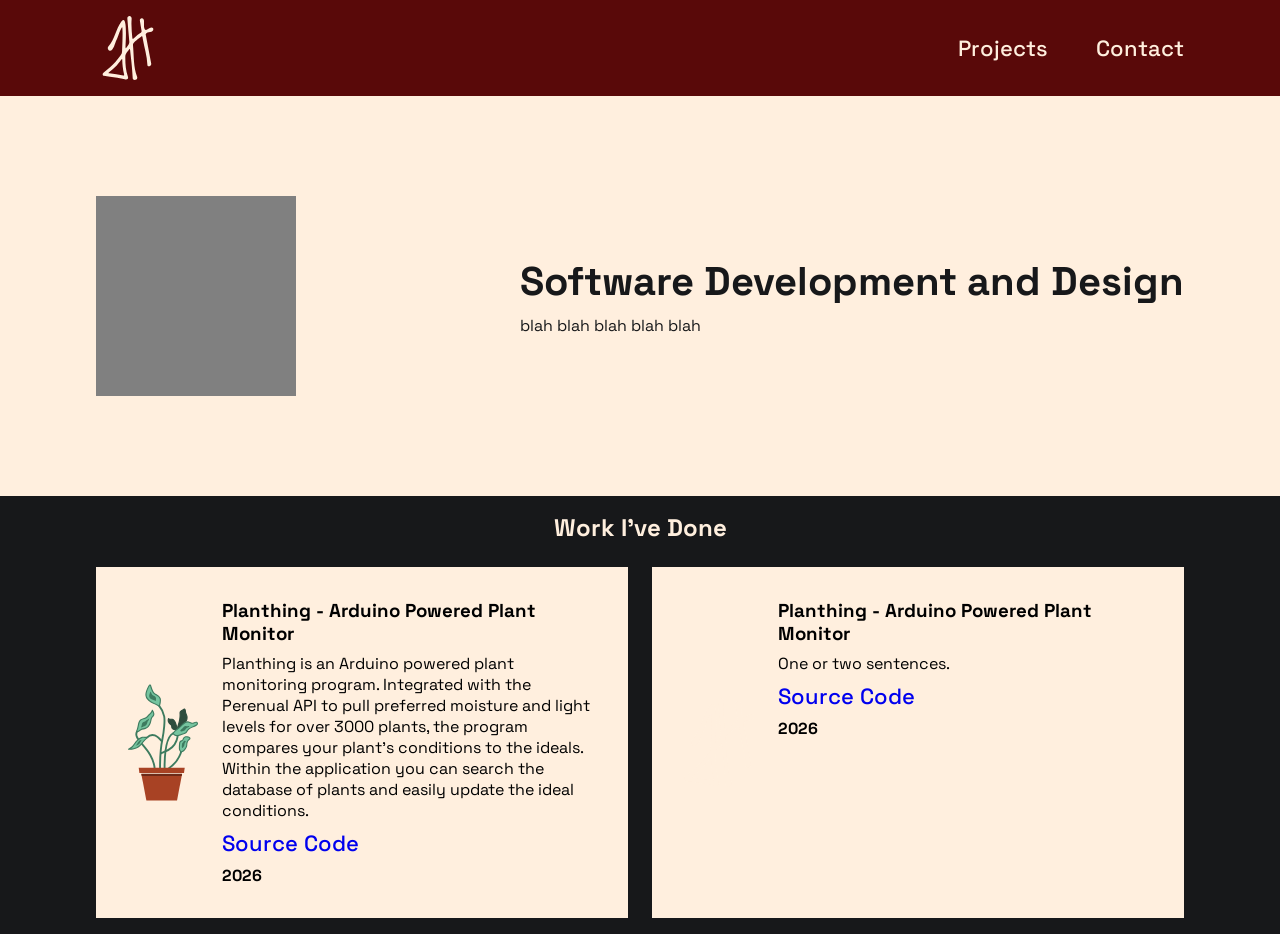
==== index.html @ 77f6f6e9 "add projects section" ====
<!DOCTYPE html>
<html lang="en">
<head>
    <meta charset="UTF-8">
    <meta name="viewport" content="width=device-width, initial-scale=1.0">
    <title>Jack Huckins | Development and Design</title>
    <link rel="stylesheet" href="styles.css">
    <link rel="icon" type="image/svg+xml" href="./resources/scriptmonocream.svg">

    <link rel="preconnect" href="https://fonts.googleapis.com">
    <link rel="preconnect" href="https://fonts.gstatic.com" crossorigin>
    <link href="https://fonts.googleapis.com/css2?family=Space+Grotesk:wght@300..700&display=swap" rel="stylesheet">
</head>
<body>
    <main>
        <header>
            <div class="section" id = "header">
                <img src = "./resources/scriptmonocream.svg" class="logo" width="64" height="64">
                <div id="links">
                    <a class="text" href="">Projects</a>
                    <a class="text" href="">Contact</a>
                </div>
            </div>
        </header>
        <section id = "hero-section">
            <div class = "section" id = "hero">
                <div id = "placeholder">
                </div>
                <div class = "text"> 
                    <h1>Software Development and Design</h1>
                    <p>blah blah blah blah blah </p>
                </div>
            </div>
        </section>
        <section id="projects-section">
            <div class = "section" id = "projects">
                <h2 class = "text">Work I've Done</h2>
                <div id = "projects-list">

                </div>
            </div>
        </section>
    </main>
    <script src="script.js"></script>
</body>
</html>
---- styles.css ----
* {
    box-sizing: border-box;
}

body {
    margin: 0;
    background-color: #17181a;
    font-family: "Space Grotesk", sans-serif;
    font-optical-sizing: auto;
    font-style: normal;
}

main {
    display: flex;
    flex-direction: column;
}

header {
    background-color: #590909;
    width: 100%;
}

.section {
    display: flex;
    justify-content: space-between;
    align-items: center;
    width: min(100% - 2rem, 70rem);
    margin-inline: auto;
    padding: 1rem;
}

#links {
    display: flex;
    gap: clamp(1rem, 4vw, 3rem);
}

h1, h2, h3, p {
    margin: 0;
}

a {
    text-decoration: none;
    font-weight: 500;
    font-size: clamp(1rem, 2vw, 1.375rem);
}

.text {
    color: #FFEFDE;
}

#hero-section {
    background-color: #FFEFDE;
    width: 100%;
}

#hero {
    min-height: 400px;
    gap: clamp(2rem, 8vw, 6rem);
}

#hero .text {
    display: flex;
    color: #17181a;
    flex-direction: column;
    justify-content: center;
    gap: 8px;
}

#hero .text h1 {
    font-size: 40px;
}

#placeholder {
    flex: 0 0 200px;
    aspect-ratio: 1;
    background-color: gray;
}


#projects-list {
    width: 100%;
    display: grid;
    grid-template-columns: repeat(auto-fit, minmax(300px, 1fr));
    gap: 1.5rem;
}

#projects-section {
    width: 100%;
}

#projects {
    display: flex;
    flex-direction: column;
    gap: 1.5rem;
}

.project-card {
    background-color: #FFEFDE;
    padding: 2rem;
    display: flex;
    gap: 1.5rem;
}

.project-card img {
    width: 15%;
    flex-shrink: 0;
}

.card-content {
    display: flex;
    flex-direction: column;
    gap: 0.5rem;
}

.card-content #year {
    font-weight: 800;
}


@media (max-width: 45rem) {
    #hero {
        flex-direction: column;
        align-items: stretch;
        justify-content: center;
        gap: 2rem;
        padding-block: 2rem;
    }

    #placeholder {
        flex-basis: auto;
        width: min(100%, 12.5rem);
    }

    #hero .text h1 {
        font-size: clamp(2rem, 8vw, 2.5rem);
    }
}
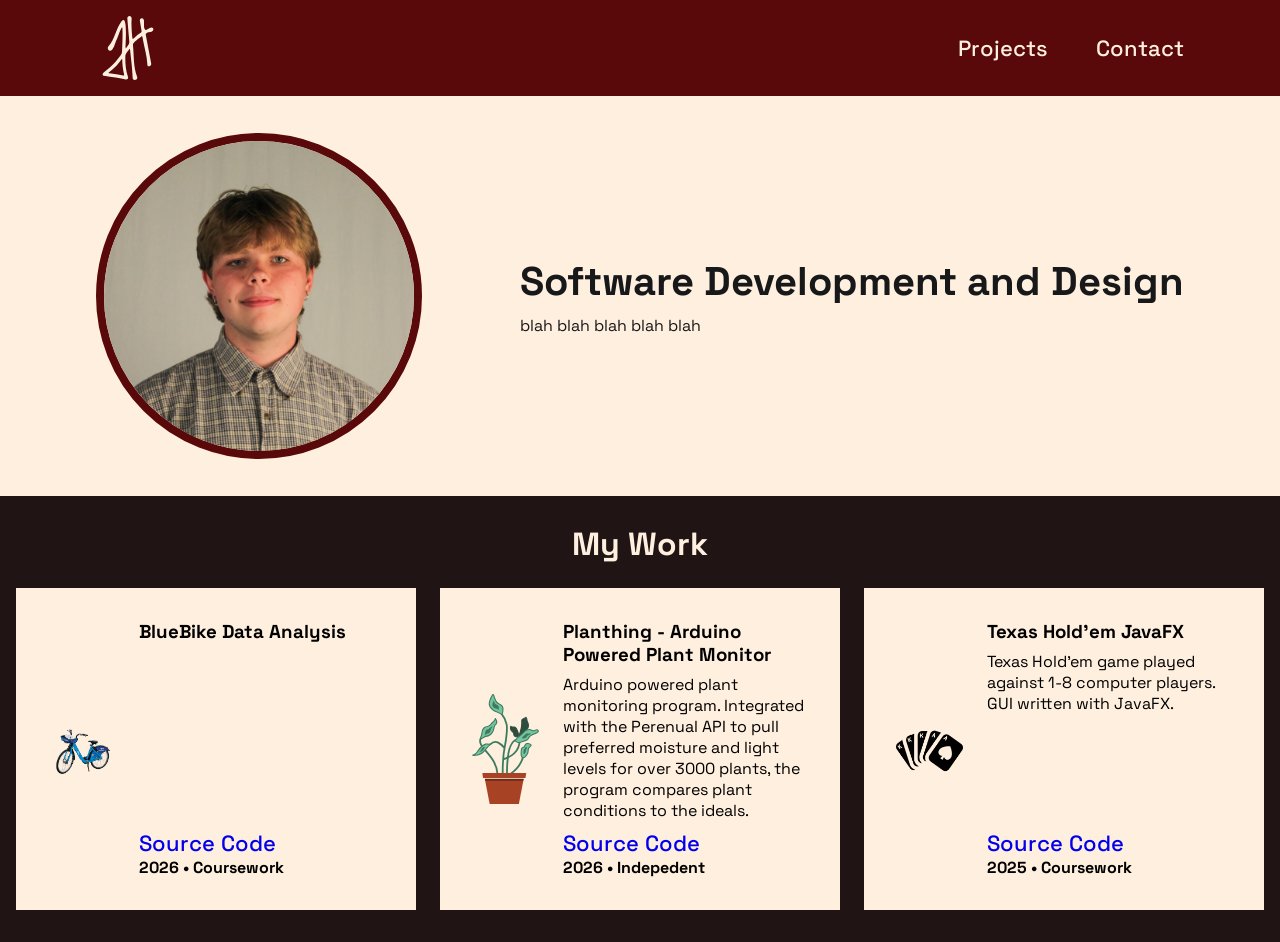
==== commit 99bbb817: "add headshot" ====
--- a/index.html
+++ b/index.html
@@ -24,8 +24,7 @@
         </header>
         <section id = "hero-section">
             <div class = "section" id = "hero">
-                <div id = "placeholder">
-                </div>
+                <img id = "headshot" src = "./resources/headshot.jpeg"> 
                 <div class = "text"> 
                     <h1>Software Development and Design</h1>
                     <p>blah blah blah blah blah </p>
@@ -34,7 +33,7 @@
         </section>
         <section id="projects-section">
             <div class = "section" id = "projects">
-                <h2 class = "text">Work I've Done</h2>
+                <h2 class = "text">My Work</h2>
                 <div id = "projects-list">
 
                 </div>
--- a/styles.css
+++ b/styles.css
@@ -4,7 +4,7 @@
 
 body {
     margin: 0;
-    background-color: #17181a;
+    background-color: #201414;
     font-family: "Space Grotesk", sans-serif;
     font-optical-sizing: auto;
     font-style: normal;
@@ -70,19 +70,26 @@
     font-size: 40px;
 }
 
-#placeholder {
-    flex: 0 0 200px;
+#headshot {
+    max-width: 30%;
+    border-radius: 50%;
+    border: 8px solid #590909;
+    flex: 0 0 100px;
     aspect-ratio: 1;
-    background-color: gray;
 }
 
 
 #projects-list {
     width: 100%;
-    display: grid;
-    grid-template-columns: repeat(auto-fit, minmax(300px, 1fr));
+    display: flex;
+    flex-wrap: nowrap;
     gap: 1.5rem;
+    overflow-x: auto;
+    scroll-snap-type: x mandatory;
+    -webkit-overflow-scrolling: touch;
+    padding-bottom: 1rem;
 }
+
 
 #projects-section {
     width: 100%;
@@ -92,6 +99,8 @@
     display: flex;
     flex-direction: column;
     gap: 1.5rem;
+    width: 100%;
+    margin-top: .75rem;
 }
 
 .project-card {
@@ -99,21 +108,46 @@
     padding: 2rem;
     display: flex;
     gap: 1.5rem;
+    width: 400px;
+    min-width: 400px;
+    max-width: 400px;;
+    flex: 0 0 min(400px, 85%);
+    scroll-snap-align: start;
 }
 
 .project-card img {
-    width: 15%;
+    width: 20%;
     flex-shrink: 0;
+    aspect-ratio: 1;
+    object-fit: contain;
 }
 
 .card-content {
     display: flex;
     flex-direction: column;
+    justify-content: space-between;
     gap: 0.5rem;
 }
 
 .card-content #year {
     font-weight: 800;
+}
+
+.card-content .title-and-text {
+    display: flex;
+    flex-direction: column;
+    gap: 0.5rem;
+}
+
+.card-content #tag {
+    font-weight: 0;
+    color: rgb(50, 47, 47);
+    font-size: 14px;
+}
+
+
+h2 {
+    font-size: 2rem;
 }
 
 
@@ -134,4 +168,12 @@
     #hero .text h1 {
         font-size: clamp(2rem, 8vw, 2.5rem);
     }
-}+
+    .project-card {
+        width: 300px;
+        min-width: 300px;
+        max-width: 300px;;
+    }
+
+}
+
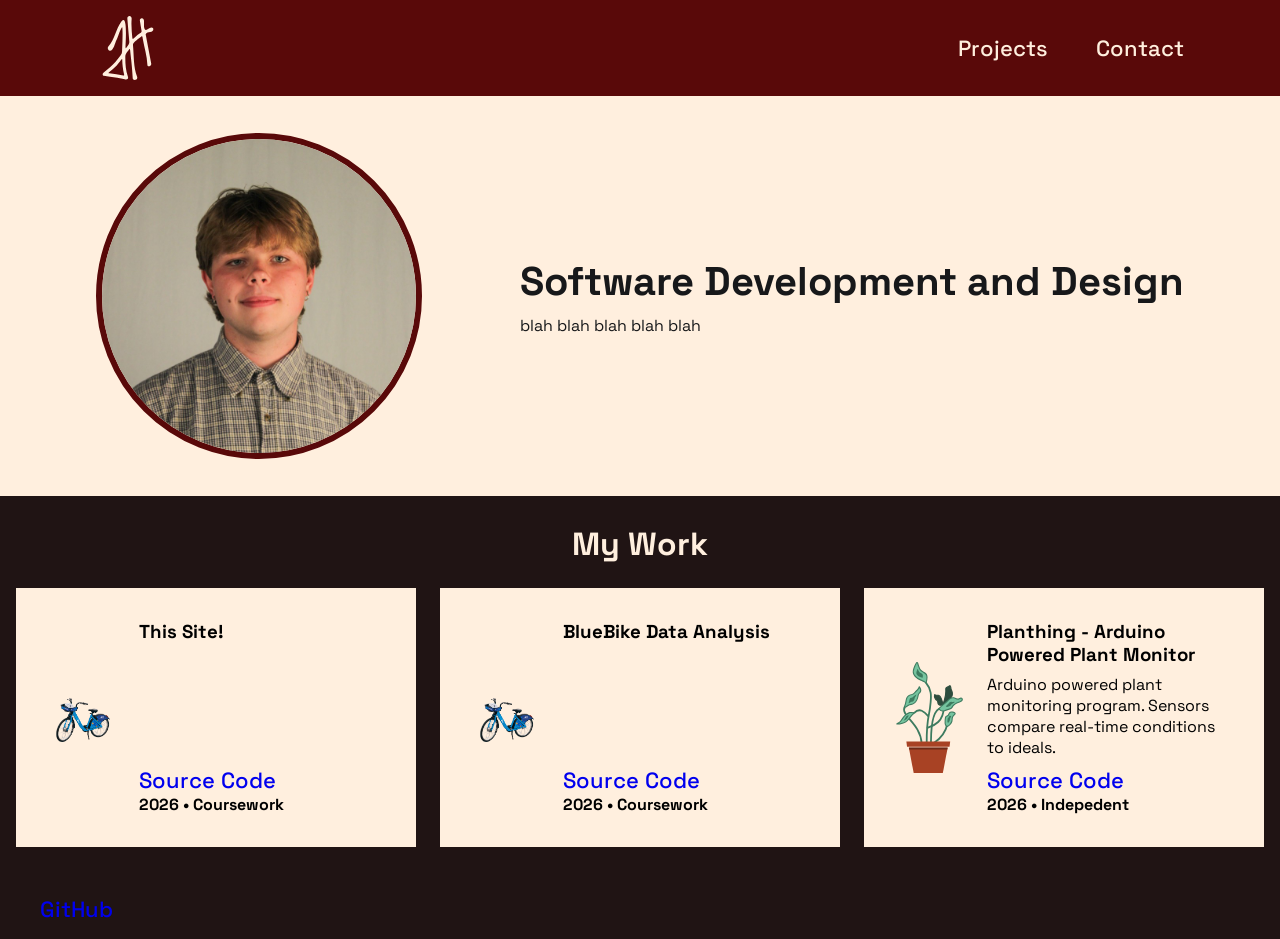
==== commit bdd8418c: "add see more link to projects list" ====
--- a/index.html
+++ b/index.html
@@ -16,7 +16,7 @@
         <header>
             <div class="section" id = "header">
                 <img src = "./resources/scriptmonocream.svg" class="logo" width="64" height="64">
-                <div id="links">
+                <div class="links">
                     <a class="text" href="">Projects</a>
                     <a class="text" href="">Contact</a>
                 </div>
@@ -39,6 +39,11 @@
                 </div>
             </div>
         </section>
+        <footer>
+            <ul class = "links">
+                <a href = "https://github.com/huck1ns">GitHub</a>
+            </ul>
+        </footer>
     </main>
     <script src="script.js"></script>
 </body>
--- a/styles.css
+++ b/styles.css
@@ -29,7 +29,7 @@
     padding: 1rem;
 }
 
-#links {
+.links {
     display: flex;
     gap: clamp(1rem, 4vw, 3rem);
 }
@@ -73,7 +73,7 @@
 #headshot {
     max-width: 30%;
     border-radius: 50%;
-    border: 8px solid #590909;
+    border: clamp(2px, 0.5vw, 8px) solid #590909;
     flex: 0 0 100px;
     aspect-ratio: 1;
 }
@@ -112,7 +112,7 @@
     min-width: 400px;
     max-width: 400px;;
     flex: 0 0 min(400px, 85%);
-    scroll-snap-align: start;
+    position: relative;
 }
 
 .project-card img {
@@ -132,6 +132,25 @@
 .card-content #year {
     font-weight: 800;
 }
+
+#more {
+    display: flex;
+    align-items: center;
+}
+
+#see-more {
+    font-size: 2rem;
+    text-decoration: none;
+    color: #17181a;
+}
+
+
+#see-more::after {
+    content: "";
+    position: absolute;
+    inset: 0; 
+}
+
 
 .card-content .title-and-text {
     display: flex;
@@ -156,11 +175,11 @@
         flex-direction: column;
         align-items: stretch;
         justify-content: center;
-        gap: 2rem;
+        gap: 1rem;
         padding-block: 2rem;
     }
 
-    #placeholder {
+    #headshot {
         flex-basis: auto;
         width: min(100%, 12.5rem);
     }
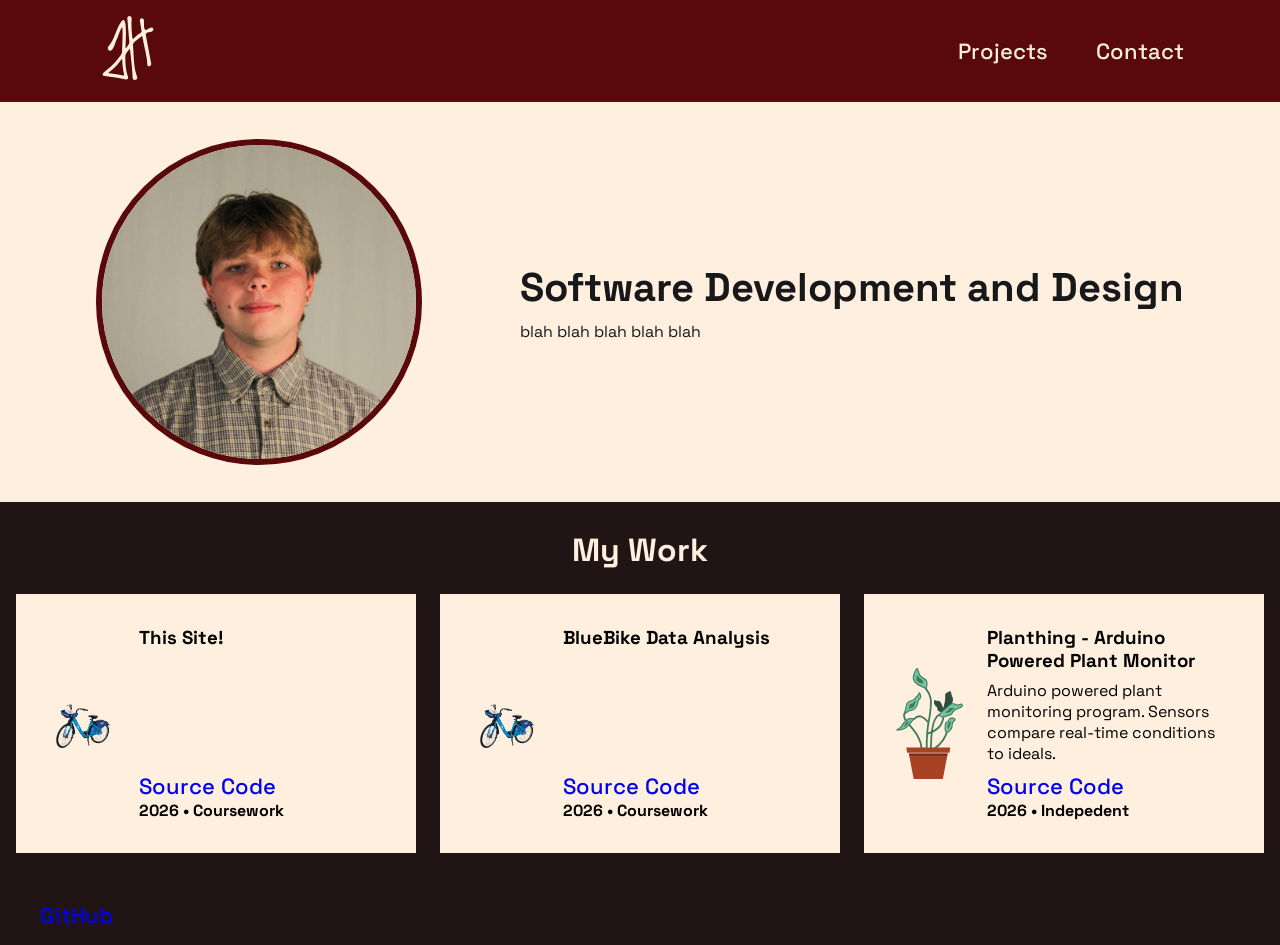
==== commit d8d8f2ca: "adjust file structure and add projects sub dir" ====
--- a/index.html
+++ b/index.html
@@ -4,7 +4,7 @@
     <meta charset="UTF-8">
     <meta name="viewport" content="width=device-width, initial-scale=1.0">
     <title>Jack Huckins | Development and Design</title>
-    <link rel="stylesheet" href="styles.css">
+    <link rel="stylesheet" href="./css/global.css">
     <link rel="icon" type="image/svg+xml" href="./resources/scriptmonocream.svg">
 
     <link rel="preconnect" href="https://fonts.googleapis.com">
@@ -15,9 +15,11 @@
     <main>
         <header>
             <div class="section" id = "header">
-                <img src = "./resources/scriptmonocream.svg" class="logo" width="64" height="64">
+                <a href = "https://jackhuckins.com">
+                    <img src = "./resources/scriptmonocream.svg" class="logo" width="64" height="64">
+                </a>
                 <div class="links">
-                    <a class="text" href="">Projects</a>
+                    <a class="text" href="./projects/">Projects</a>
                     <a class="text" href="">Contact</a>
                 </div>
             </div>
@@ -45,6 +47,6 @@
             </ul>
         </footer>
     </main>
-    <script src="script.js"></script>
+    <script type="module" src="./js/loadPreview.js"></script>
 </body>
 </html>
--- a/css/global.css
+++ b/css/global.css
@@ -0,0 +1,198 @@
+* {
+    box-sizing: border-box;
+}
+
+body {
+    margin: 0;
+    background-color: #201414;
+    font-family: "Space Grotesk", sans-serif;
+    font-optical-sizing: auto;
+    font-style: normal;
+}
+
+main {
+    display: flex;
+    flex-direction: column;
+}
+
+header {
+    background-color: #590909;
+    width: 100%;
+}
+
+.section {
+    display: flex;
+    justify-content: space-between;
+    align-items: center;
+    width: min(100% - 2rem, 70rem);
+    margin-inline: auto;
+    padding: 1rem;
+}
+
+.links {
+    display: flex;
+    gap: clamp(1rem, 4vw, 3rem);
+}
+
+h1, h2, h3, p {
+    margin: 0;
+}
+
+a {
+    text-decoration: none;
+    font-weight: 500;
+    font-size: clamp(1rem, 2vw, 1.375rem);
+}
+
+.text {
+    color: #FFEFDE;
+}
+
+#hero-section {
+    background-color: #FFEFDE;
+    width: 100%;
+}
+
+#hero {
+    min-height: 400px;
+    gap: clamp(2rem, 8vw, 6rem);
+}
+
+#hero .text {
+    display: flex;
+    color: #17181a;
+    flex-direction: column;
+    justify-content: center;
+    gap: 8px;
+}
+
+#hero .text h1 {
+    font-size: 40px;
+}
+
+#headshot {
+    max-width: 30%;
+    border-radius: 50%;
+    border: clamp(2px, 0.5vw, 8px) solid #590909;
+    flex: 0 0 100px;
+    aspect-ratio: 1;
+}
+
+
+#projects-list {
+    width: 100%;
+    display: flex;
+    flex-wrap: nowrap;
+    gap: 1.5rem;
+    overflow-x: auto;
+    scroll-snap-type: x mandatory;
+    -webkit-overflow-scrolling: touch;
+    padding-bottom: 1rem;
+}
+
+
+#projects-section {
+    width: 100%;
+}
+
+#projects {
+    display: flex;
+    flex-direction: column;
+    gap: 1.5rem;
+    width: 100%;
+    margin-top: .75rem;
+}
+
+.project-card {
+    background-color: #FFEFDE;
+    padding: 2rem;
+    display: flex;
+    gap: 1.5rem;
+    width: 400px;
+    min-width: 400px;
+    max-width: 400px;;
+    flex: 0 0 min(400px, 85%);
+    position: relative;
+}
+
+.project-card img {
+    width: 20%;
+    flex-shrink: 0;
+    aspect-ratio: 1;
+    object-fit: contain;
+}
+
+.card-content {
+    display: flex;
+    flex-direction: column;
+    justify-content: space-between;
+    gap: 0.5rem;
+}
+
+.card-content #year {
+    font-weight: 800;
+}
+
+#more {
+    display: flex;
+    align-items: center;
+}
+
+#see-more {
+    font-size: 2rem;
+    text-decoration: none;
+    color: #17181a;
+}
+
+
+#see-more::after {
+    content: "";
+    position: absolute;
+    inset: 0; 
+}
+
+
+.card-content .title-and-text {
+    display: flex;
+    flex-direction: column;
+    gap: 0.5rem;
+}
+
+.card-content #tag {
+    font-weight: 0;
+    color: rgb(50, 47, 47);
+    font-size: 14px;
+}
+
+
+h2 {
+    font-size: 2rem;
+}
+
+
+@media (max-width: 45rem) {
+    #hero {
+        flex-direction: column;
+        align-items: stretch;
+        justify-content: center;
+        gap: 1rem;
+        padding-block: 2rem;
+    }
+
+    #headshot {
+        flex-basis: auto;
+        width: min(100%, 12.5rem);
+    }
+
+    #hero .text h1 {
+        font-size: clamp(2rem, 8vw, 2.5rem);
+    }
+
+    .project-card {
+        width: 300px;
+        min-width: 300px;
+        max-width: 300px;;
+    }
+
+}
+
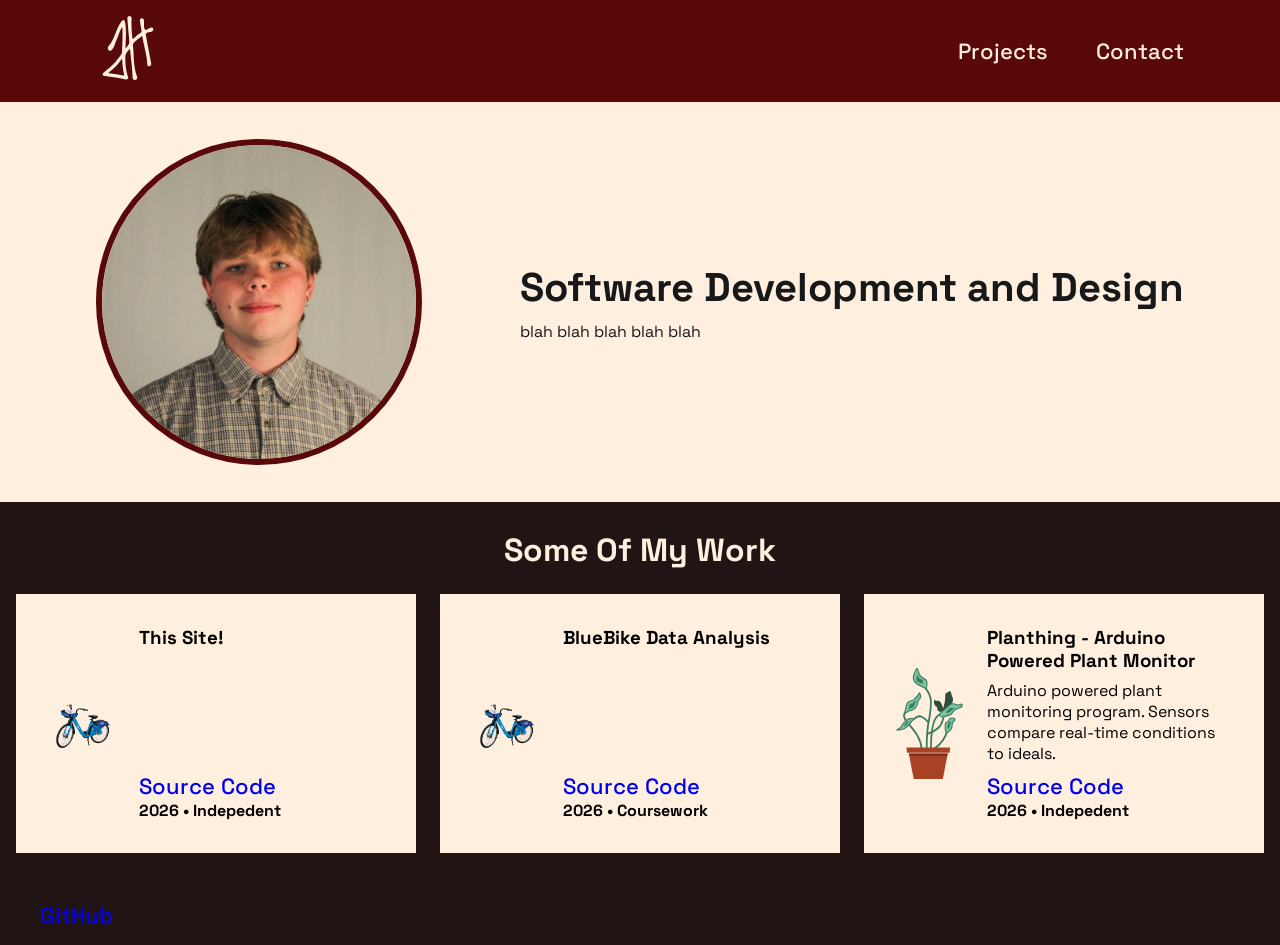
==== commit 4b667578: "small tweaks" ====
--- a/index.html
+++ b/index.html
@@ -35,7 +35,7 @@
         </section>
         <section id="projects-section">
             <div class = "section" id = "projects">
-                <h2 class = "text">My Work</h2>
+                <h2 class = "text">Some Of My Work</h2>
                 <div id = "projects-list">
 
                 </div>
--- a/css/global.css
+++ b/css/global.css
@@ -87,6 +87,7 @@
     overflow-x: auto;
     scroll-snap-type: x mandatory;
     -webkit-overflow-scrolling: touch;
+    scrollbar-color: #590909 transparent;
     padding-bottom: 1rem;
 }
 
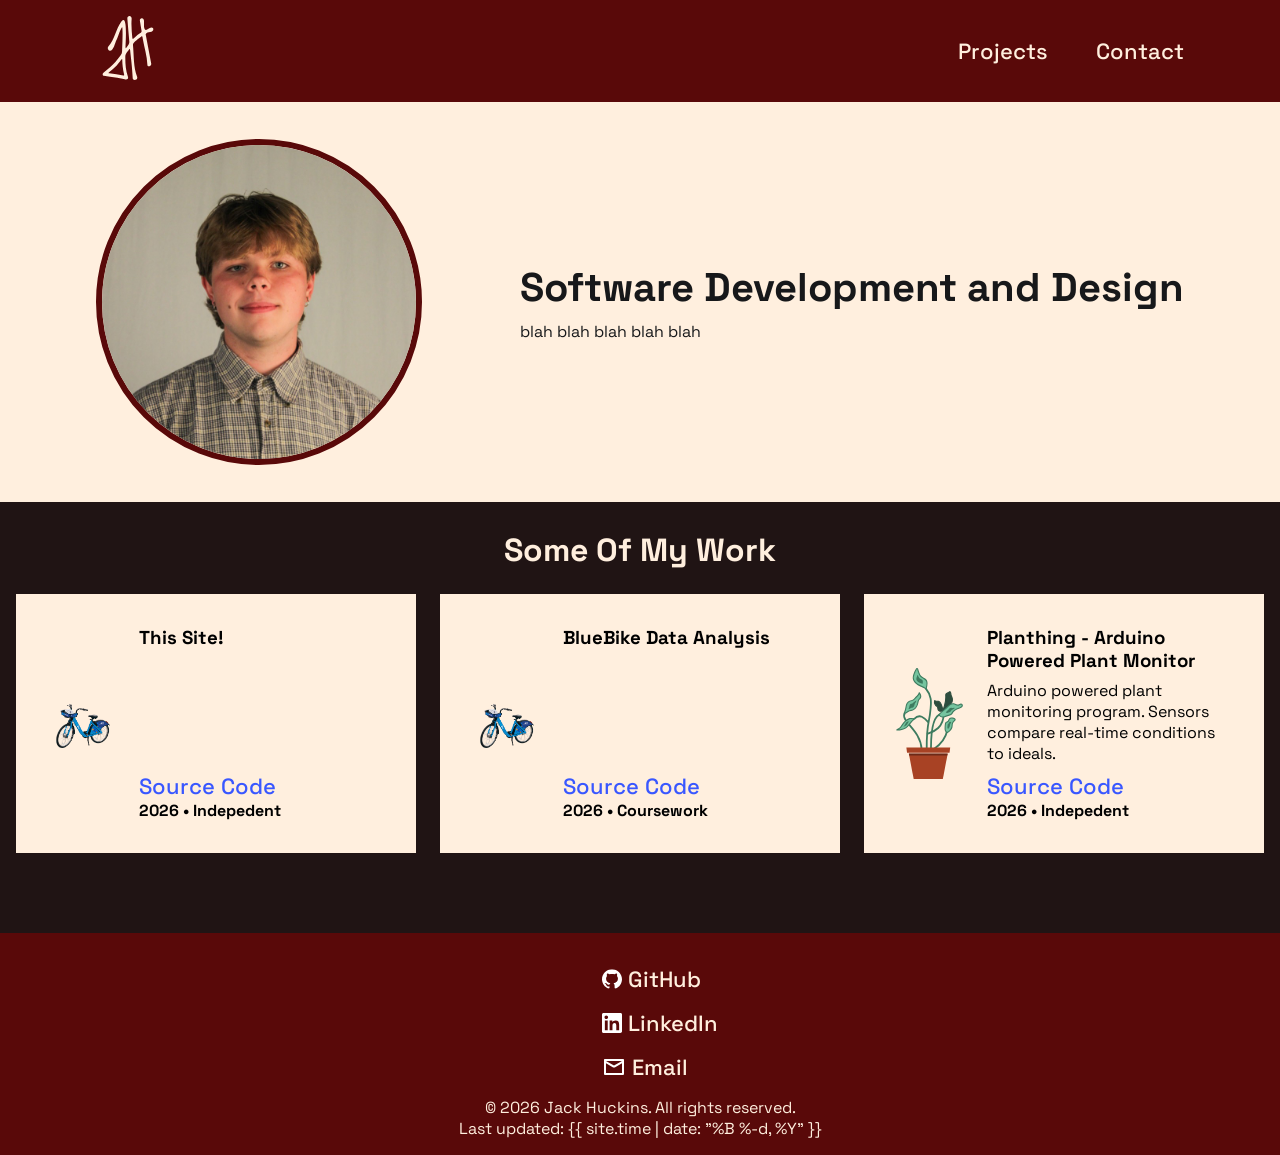
==== commit 2a1df0f7: "footer work" ====
--- a/index.html
+++ b/index.html
@@ -42,9 +42,24 @@
             </div>
         </section>
         <footer>
-            <ul class = "links">
-                <a href = "https://github.com/huck1ns">GitHub</a>
-            </ul>
+            <div class = "section">
+                <ul class = "links">
+                    <a class = "text" href = "https://github.com/huck1ns">
+                        <img src="./resources/github.svg" width= "20px">
+                        <span>GitHub</span>
+                    </a>
+                    <a class = "text" href = "https://linkedin.com/in/jackhuckins005">
+                        <img src="./resources/linkedin.svg" width= "20px">
+                        <span>LinkedIn</span>
+                    </a>
+                    <a class = "text" href = "mailto:jackdhuckins@gmail.com">
+                        <img src="./resources/email.svg" width= "24px">
+                        <span>Email</span>
+                    </a>
+                </ul>
+                <p class="text">&copy; 2026 Jack Huckins. All rights reserved.</p>
+                <p class="text">Last updated: {{ site.time | date: "%B %-d, %Y" }}</p>
+            </div>
         </footer>
     </main>
     <script type="module" src="./js/loadPreview.js"></script>
--- a/css/global.css
+++ b/css/global.css
@@ -42,6 +42,7 @@
     text-decoration: none;
     font-weight: 500;
     font-size: clamp(1rem, 2vw, 1.375rem);
+    color: #3957ff;
 }
 
 .text {
@@ -102,6 +103,7 @@
     gap: 1.5rem;
     width: 100%;
     margin-top: .75rem;
+    margin-bottom: 3rem;
 }
 
 .project-card {
@@ -168,6 +170,25 @@
 
 h2 {
     font-size: 2rem;
+}
+
+footer .section {
+    justify-content: center;
+    flex-direction: column;
+}
+
+footer {
+    background-color: #590909;
+}
+
+footer .links {
+    flex-direction: column;
+    gap: 1rem;
+}
+
+footer a {
+    display: flex;
+    gap: 0.4rem;
 }
 
 
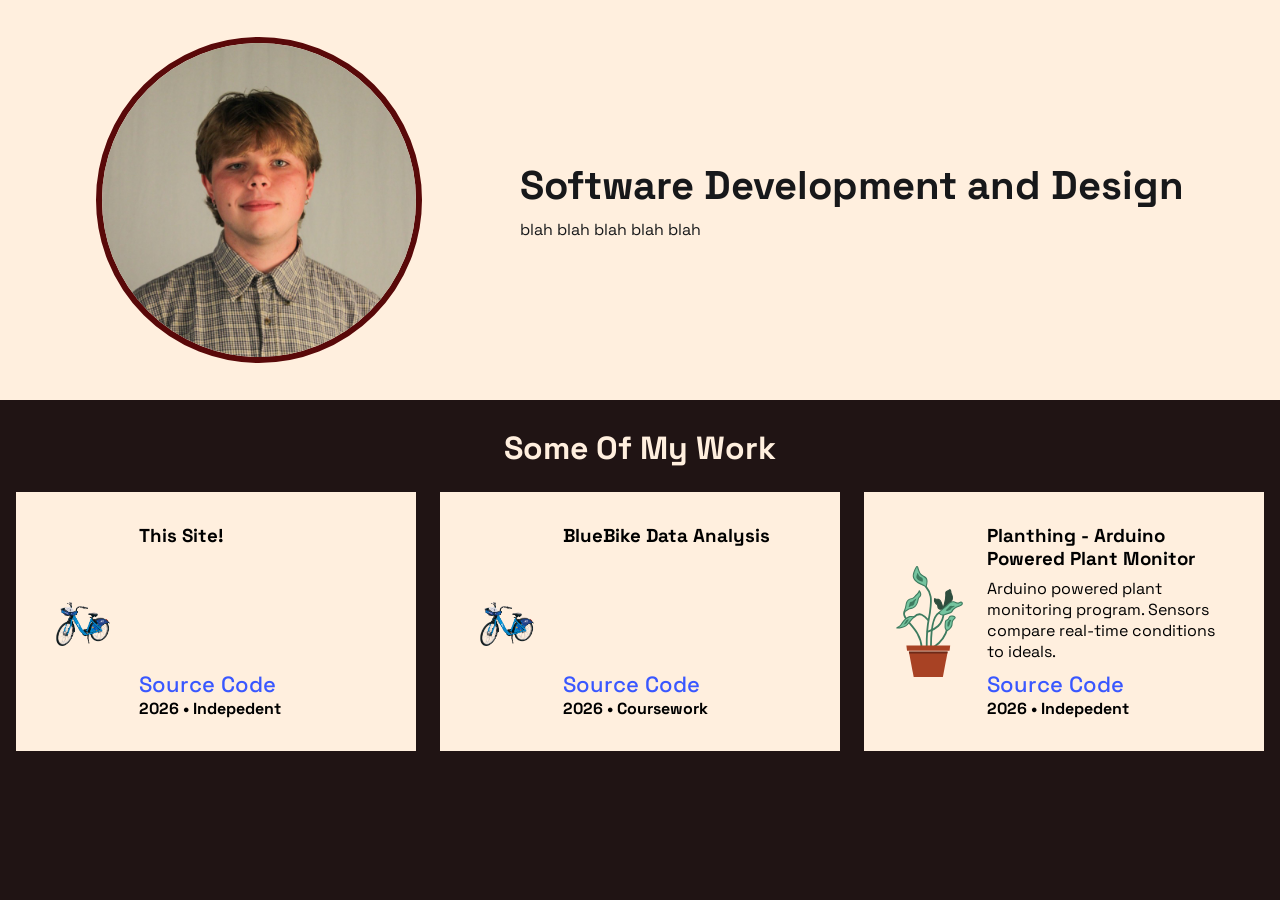
==== commit 58350ac1: "move header and footer into components" ====
--- a/index.html
+++ b/index.html
@@ -6,24 +6,14 @@
     <title>Jack Huckins | Development and Design</title>
     <link rel="stylesheet" href="./css/global.css">
     <link rel="icon" type="image/svg+xml" href="./resources/scriptmonocream.svg">
-
     <link rel="preconnect" href="https://fonts.googleapis.com">
     <link rel="preconnect" href="https://fonts.gstatic.com" crossorigin>
     <link href="https://fonts.googleapis.com/css2?family=Space+Grotesk:wght@300..700&display=swap" rel="stylesheet">
+    <script src="./js/components.js" defer></script>
 </head>
 <body>
     <main>
-        <header>
-            <div class="section" id = "header">
-                <a href = "https://jackhuckins.com">
-                    <img src = "./resources/scriptmonocream.svg" class="logo" width="64" height="64">
-                </a>
-                <div class="links">
-                    <a class="text" href="./projects/">Projects</a>
-                    <a class="text" href="">Contact</a>
-                </div>
-            </div>
-        </header>
+        <site-header></site-header>
         <section id = "hero-section">
             <div class = "section" id = "hero">
                 <img id = "headshot" src = "./resources/headshot.jpeg"> 
@@ -41,26 +31,7 @@
                 </div>
             </div>
         </section>
-        <footer>
-            <div class = "section">
-                <ul class = "links">
-                    <a class = "text" href = "https://github.com/huck1ns">
-                        <img src="./resources/github.svg" width= "20px">
-                        <span>GitHub</span>
-                    </a>
-                    <a class = "text" href = "https://linkedin.com/in/jackhuckins005">
-                        <img src="./resources/linkedin.svg" width= "20px">
-                        <span>LinkedIn</span>
-                    </a>
-                    <a class = "text" href = "mailto:jackdhuckins@gmail.com">
-                        <img src="./resources/email.svg" width= "24px">
-                        <span>Email</span>
-                    </a>
-                </ul>
-                <p class="text">&copy; 2026 Jack Huckins. All rights reserved.</p>
-                <p class="text">Last updated: {{ site.time | date: "%B %-d, %Y" }}</p>
-            </div>
-        </footer>
+        <site-footer></site-footer>
     </main>
     <script type="module" src="./js/loadPreview.js"></script>
 </body>
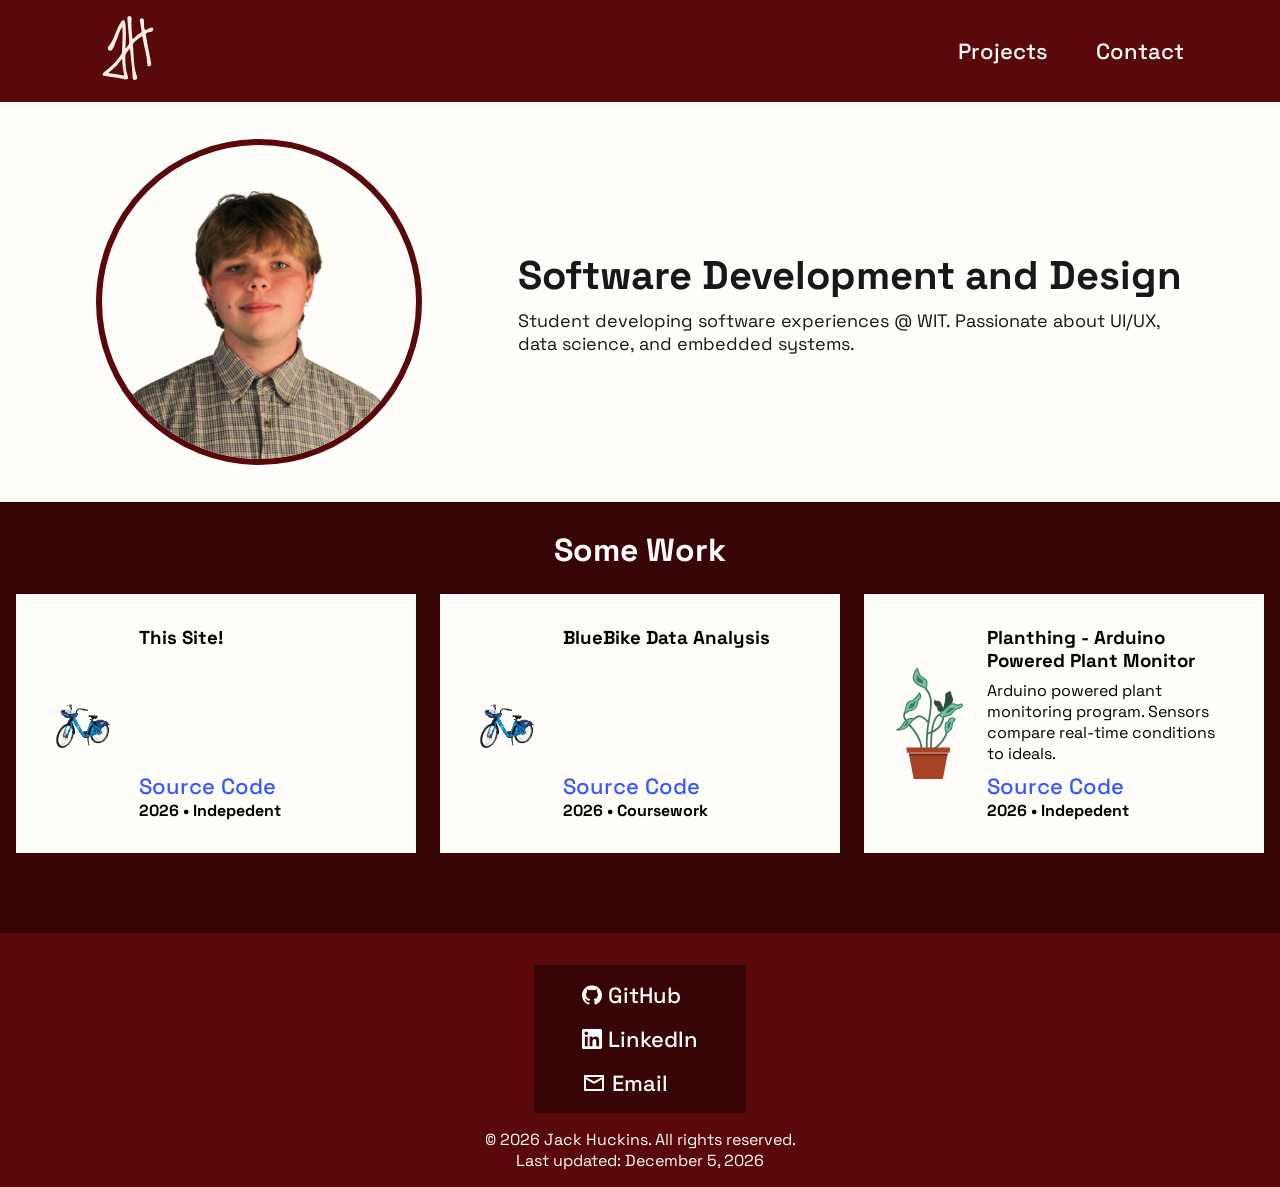
==== commit 465ce59f: "footer and header replicable through components" ====
--- a/index.html
+++ b/index.html
@@ -16,16 +16,16 @@
         <site-header></site-header>
         <section id = "hero-section">
             <div class = "section" id = "hero">
-                <img id = "headshot" src = "./resources/headshot.jpeg"> 
+                <img id = "headshot" src = "./resources/headshot.png"> 
                 <div class = "text"> 
                     <h1>Software Development and Design</h1>
-                    <p>blah blah blah blah blah </p>
+                    <p>Student developing software experiences @ WIT. Passionate about  UI/UX, data science, and embedded systems.</p>
                 </div>
             </div>
         </section>
         <section id="projects-section">
             <div class = "section" id = "projects">
-                <h2 class = "text">Some Of My Work</h2>
+                <h2 class = "text">Some Work</h2>
                 <div id = "projects-list">
 
                 </div>
--- a/css/global.css
+++ b/css/global.css
@@ -4,7 +4,7 @@
 
 body {
     margin: 0;
-    background-color: #201414;
+    background-color: #370505;
     font-family: "Space Grotesk", sans-serif;
     font-optical-sizing: auto;
     font-style: normal;
@@ -46,11 +46,11 @@
 }
 
 .text {
-    color: #FFEFDE;
+    color: #fffdfa;
 }
 
 #hero-section {
-    background-color: #FFEFDE;
+    background-color: #fffdfa;
     width: 100%;
 }
 
@@ -65,6 +65,10 @@
     flex-direction: column;
     justify-content: center;
     gap: 8px;
+}
+
+#hero .text p {
+    font-size: 18px;
 }
 
 #hero .text h1 {
@@ -100,6 +104,7 @@
 #projects {
     display: flex;
     flex-direction: column;
+    align-items: center;
     gap: 1.5rem;
     width: 100%;
     margin-top: .75rem;
@@ -107,7 +112,7 @@
 }
 
 .project-card {
-    background-color: #FFEFDE;
+    background-color: #fffdfa;
     padding: 2rem;
     display: flex;
     gap: 1.5rem;
@@ -169,11 +174,13 @@
 
 
 h2 {
+    width: 100%;
+    text-align: center;
     font-size: 2rem;
 }
 
 footer .section {
-    justify-content: center;
+    align-items: center;
     flex-direction: column;
 }
 
@@ -183,6 +190,8 @@
 
 footer .links {
     flex-direction: column;
+    background-color:#370505;
+    padding:1rem 3rem;
     gap: 1rem;
 }
 
